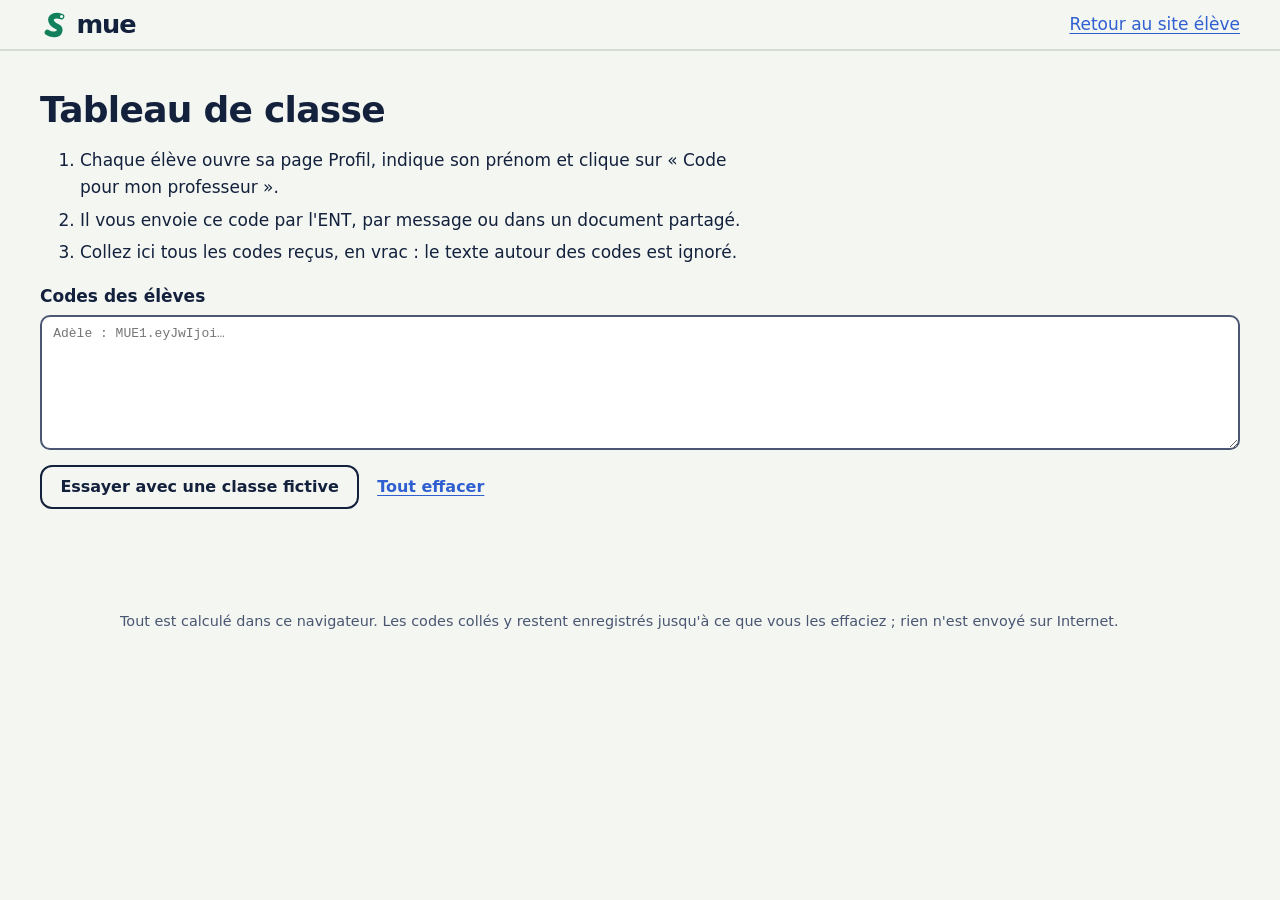
==== prof.html @ ffecabdc "Ajout du tableau de classe : code élève et page professeur Co-Authored-By: Claude Fable 5.2 <noreply" ====
<!DOCTYPE html>
<html lang="fr">
<head>
<meta charset="utf-8">
<meta name="viewport" content="width=device-width, initial-scale=1">
<title>Mue, tableau de classe</title>
<meta name="robots" content="noindex">
<link rel="icon" href="data:image/svg+xml,%3Csvg xmlns='http://www.w3.org/2000/svg' viewBox='0 0 32 32'%3E%3Cpath d='M23 7c-9-3-14 2-10 7s9 3 8 8-9 5-13 2' fill='none' stroke='%2312805C' stroke-width='6' stroke-linecap='round'/%3E%3C/svg%3E">
<link rel="preconnect" href="https://fonts.bunny.net">
<link rel="stylesheet" href="https://fonts.bunny.net/css?family=bricolage-grotesque:800|atkinson-hyperlegible:400,400i,700|jetbrains-mono:400,700&display=swap">
<link rel="stylesheet" href="css/style.css">
</head>
<body class="prof">
<header class="entete">
  <a class="logo" href="index.html" aria-label="Mue, retour au site élève">
    <svg viewBox="0 0 32 32" aria-hidden="true"><path d="M23 7c-9-3-14 2-10 7s9 3 8 8-9 5-13 2" fill="none" stroke="var(--ecaille)" stroke-width="6" stroke-linecap="round"/><circle cx="23" cy="7" r="1.6" fill="#fff"/></svg>
    mue
  </a>
  <a href="index.html" style="margin-left:auto">Retour au site élève</a>
</header>
<main>
  <h1>Tableau de classe</h1>
  <ol class="prose">
    <li>Chaque élève ouvre sa page Profil, indique son prénom et clique sur « Code pour mon professeur ».</li>
    <li>Il vous envoie ce code par l'ENT, par message ou dans un document partagé.</li>
    <li>Collez ici tous les codes reçus, en vrac : le texte autour des codes est ignoré.</li>
  </ol>
  <label for="codes">Codes des élèves</label>
  <textarea id="codes" class="reponse large" rows="6" spellcheck="false" placeholder="Adèle : MUE1.eyJwIjoi…"></textarea>
  <div class="actions">
    <button class="btn secondaire" id="exemple">Essayer avec une classe fictive</button>
    <button class="btn lien" id="vider">Tout effacer</button>
  </div>
  <p id="etat" class="muet" aria-live="polite"></p>
  <div id="resultats"></div>
</main>
<footer class="pied">
  <span>Tout est calculé dans ce navigateur. Les codes collés y restent enregistrés jusqu'à ce que vous les effaciez ; rien n'est envoyé sur Internet.</span>
</footer>
<script src="js/contenu.js"></script>
<script src="js/bilan.js"></script>
<script src="js/prof.js"></script>
</body>
</html>
---- css/style.css ----
/* Mue — feuille de style. Polices servies par Bunny Fonts (sans traceur, conforme RGPD). */
:root {
  --fond: #F3F6F1; --carte: #FFFFFF; --encre: #14213D; --encre2: #4A5672; --trait: #D5DDD3;
  --ecaille: #12805C; --sur-ecaille: #FFFFFF; --ecaille-pale: #DDF3E8;
  --soleil: #F5B301; --corail: #C92C42; --corail-pale: #FBE4E7; --ciel: #2F5FD0;
  --ed-fond: #111A33; --ed-texte: #E6ECFA; --ed-num: #6E7CA3;
  --titre: "Bricolage Grotesque", "Trebuchet MS", system-ui, sans-serif;
  --texte: "Atkinson Hyperlegible", "Segoe UI", system-ui, sans-serif;
  --mono: "JetBrains Mono", ui-monospace, Consolas, "Courier New", monospace;
  --pas: 56px;
}
[data-theme="sombre"] {
  --fond: #0E1528; --carte: #172038; --encre: #E9EEF9; --encre2: #A9B5CE; --trait: #2B3756;
  --ecaille: #3CCB96; --sur-ecaille: #06231A; --ecaille-pale: #153A30;
  --corail: #FF7C8C; --corail-pale: #3A1A24; --ciel: #8CAEFF;
  --ed-fond: #0A1022;
}
*, *::before, *::after { box-sizing: border-box; }
html { -webkit-text-size-adjust: 100%; }
body { margin: 0; background: var(--fond); color: var(--encre); font: 1.0625rem/1.6 var(--texte); padding-bottom: 5rem; }
h1, h2 { font-family: var(--titre); font-weight: 800; line-height: 1.1; letter-spacing: -0.02em; margin: 0 0 .5em; text-wrap: balance; }
h1 { font-size: clamp(1.6rem, 1.2rem + 1.6vw, 2.25rem); }
h1:focus { outline: none; }
h2 { font-size: 1.5rem; }
p { margin: 0 0 1em; }
a { color: var(--ciel); text-underline-offset: 3px; }
code, pre { font-family: var(--mono); font-size: .9em; }
:focus-visible { outline: 3px solid var(--ciel); outline-offset: 2px; border-radius: 4px; }
.sr { position: absolute; width: 1px; height: 1px; overflow: hidden; clip-path: inset(50%); white-space: nowrap; }
.muet { color: var(--encre2); font-size: .95rem; }
[hidden] { display: none !important; }

/* En-tête */
.entete { position: sticky; top: 0; z-index: 20; display: flex; align-items: center; gap: 1.5rem; padding: .6rem clamp(1rem, 4vw, 2.5rem); background: var(--fond); border-bottom: 2px solid var(--trait); }
.logo { display: flex; align-items: center; gap: .4rem; font: 800 1.6rem/1 var(--titre); letter-spacing: -0.04em; color: var(--encre); text-decoration: none; }
.logo svg { width: 30px; height: 30px; }
nav.principal { display: flex; gap: .25rem; margin-right: auto; }
nav.principal a { padding: .45rem .8rem; border-radius: 999px; color: var(--encre); text-decoration: none; font-weight: 700; }
nav.principal a:hover { background: var(--trait); }
nav.principal a[aria-current] { background: var(--encre); color: var(--fond); }
.stats { display: flex; align-items: center; gap: .9rem; font-weight: 700; font-size: .95rem; }
.stat-niveau { display: grid; grid-template-columns: auto auto; gap: 0 .6rem; align-items: baseline; color: var(--encre); text-decoration: none; }
.stat-niveau .jauge { grid-column: 1 / -1; }
#stat-xp { color: var(--encre2); font-weight: 400; text-align: right; }
.jauge { display: block; height: 6px; min-width: 120px; background: var(--trait); border-radius: 99px; overflow: hidden; }
.jauge i { display: block; height: 100%; background: var(--soleil); border-radius: 99px; transition: width .5s; }
.jauge.grand { height: 12px; }
.serie { display: flex; align-items: center; gap: .2rem; }
.serie svg { width: 18px; height: 18px; fill: var(--soleil); }
#btn-theme { width: 2.4rem; height: 2.4rem; border-radius: 50%; border: 2px solid var(--trait); background: var(--carte); color: var(--encre); cursor: pointer; font-size: 1rem; }

main { max-width: 1120px; margin: 0 auto; padding: clamp(1.2rem, 3vw, 2.5rem) clamp(1rem, 4vw, 2.5rem); }
.pied { max-width: 1120px; margin: 2rem auto 0; padding: 1rem clamp(1rem, 4vw, 2.5rem); color: var(--encre2); font-size: .9rem; display: flex; flex-wrap: wrap; gap: .5rem 1.5rem; }
#etat-python::before { content: ""; display: inline-block; width: .6em; height: .6em; border-radius: 50%; margin-right: .4em; background: var(--soleil); }
#etat-python[data-etat="pret"]::before { background: var(--ecaille); }
#etat-python[data-etat="echec"]::before { background: var(--corail); }

/* Boutons */
.btn { display: inline-flex; align-items: center; justify-content: center; min-height: 2.75rem; padding: .55rem 1.15rem; border: 2px solid var(--ecaille); border-radius: 12px; background: var(--ecaille); color: var(--sur-ecaille); font: 700 1rem var(--texte); text-decoration: none; cursor: pointer; }
.btn:hover { filter: brightness(1.08); }
.btn:active { transform: translateY(1px); }
.btn.gros { font-size: 1.15rem; padding: .8rem 1.5rem; border-radius: 14px; }
.btn.petit { min-height: 2.2rem; padding: .3rem .8rem; }
.btn.secondaire { background: transparent; color: var(--encre); border-color: var(--encre); }
.btn.lien { background: none; border-color: transparent; color: var(--ciel); padding-inline: .4rem; text-decoration: underline; text-underline-offset: 3px; }
.btn.danger { color: var(--corail); }
.actions { display: flex; flex-wrap: wrap; align-items: center; gap: .6rem; margin: .9rem 0; }
.actions.fin { margin-top: 2rem; }

/* Éditeur et console */
.ed { display: flex; background: var(--ed-fond); border-radius: 14px; overflow: hidden; font: 15px/1.6 var(--mono); }
.ed:focus-within { outline: 3px solid var(--ciel); outline-offset: 2px; }
.ed-num { padding: 14px 10px 14px 14px; text-align: right; color: var(--ed-num); white-space: pre; user-select: none; }
.ed-zone { position: relative; flex: 1; min-width: 0; }
.ed-hl, .ed textarea { margin: 0; padding: 14px 14px 14px 4px; font: inherit; white-space: pre; tab-size: 4; border: 0; letter-spacing: 0; }
.ed-hl { position: absolute; inset: 0; overflow: hidden; color: var(--ed-texte); pointer-events: none; }
.ed textarea { display: block; position: relative; width: 100%; resize: none; background: transparent; color: transparent; caret-color: #fff; outline: none; overflow-x: auto; overflow-y: hidden; }
.ed textarea::selection { background: rgba(122, 162, 255, .35); }
.t-c { color: #8B97B8; font-style: italic; } .t-s { color: #9CE0A8; } .t-k { color: #FFC857; font-weight: 700; } .t-b { color: #8CC8FF; } .t-n { color: #FFA3B1; }
pre.code { margin: 0 0 1rem; padding: 14px 16px; background: var(--ed-fond); color: var(--ed-texte); border-radius: 14px; overflow-x: auto; font-size: 15px; line-height: 1.6; }
.cons { min-height: 3.2rem; padding: .8rem 1rem; background: var(--carte); border: 2px solid var(--trait); border-radius: 14px; }
.cons pre { margin: 0; white-space: pre-wrap; word-break: break-word; font-size: 15px; line-height: 1.55; }
.cons p { margin: 0; }
.charge::after { content: ""; display: inline-block; width: .9em; height: .9em; margin-left: .5em; vertical-align: -.1em; border: 2px solid var(--trait); border-top-color: var(--ecaille); border-radius: 50%; animation: tourne .8s linear infinite; }
@keyframes tourne { to { transform: rotate(360deg); } }
.err { margin-top: .6rem; padding: .7rem .9rem; background: var(--corail-pale); border-left: 5px solid var(--corail); border-radius: 8px; }
.err:first-child { margin-top: 0; }
.err strong { color: var(--corail); }
.err p { margin: .2rem 0 .4rem; }
.err code { display: block; color: var(--encre2); white-space: pre-wrap; }
.saisie { display: flex; gap: .5rem; margin-top: .5rem; }
.saisie input, #pseudo, .reponse { font: 15px/1.5 var(--mono); padding: .45rem .7rem; border: 2px solid var(--encre2); border-radius: 10px; background: var(--carte); color: var(--encre); }
.saisie input { flex: 1; min-width: 0; }
.reponse { display: block; width: 100%; max-width: 32rem; margin: .3rem 0; resize: vertical; }
label { font-weight: 700; display: block; margin-top: 1rem; }
label.btn { margin-top: 0; }
#pseudo { display: block; width: 100%; max-width: 20rem; font-family: var(--texte); font-size: 1rem; }

/* Pas à pas */
.pap { display: grid; gap: .7rem; }
.pap-titre { font-weight: 700; margin: 0; }
.pap-cmd { display: flex; flex-wrap: wrap; align-items: center; gap: .5rem; }
.pap-cmd input { flex: 1 1 8rem; min-width: 6rem; accent-color: var(--ecaille); }
.pap-cmd .btn { flex: 0 0 auto; }
.pap-cmd button:disabled { opacity: .4; cursor: default; }
.pap-corps { display: grid; grid-template-columns: repeat(auto-fit, minmax(230px, 1fr)); gap: .8rem; align-items: start; }
.pap-code { background: var(--ed-fond); color: var(--ed-texte); border-radius: 10px; padding: .5rem 0; font: 14px/1.65 var(--mono); overflow-x: auto; max-height: 24rem; }
.pap-code div { display: flex; white-space: pre; padding-right: .8rem; border-left: 4px solid transparent; min-width: max-content; }
.pap-code code { font: inherit; }
.pap-code .fleche { width: 1.3em; text-align: center; color: var(--soleil); flex: none; }
.pap-code .num { width: 1.8em; margin-right: .9em; text-align: right; color: var(--ed-num); flex: none; }
.pap-code .va { background: rgba(245, 179, 1, .22); border-left-color: var(--soleil); }
.pap-code .vient { background: rgba(255, 255, 255, .08); }
.pap-sous { font-weight: 700; font-size: .9rem; margin: .6rem 0 .2rem; color: var(--encre2); }
.pap-sous:first-child { margin-top: 0; }
.pap-etat table { width: 100%; border-collapse: collapse; font: 14px/1.5 var(--mono); }
.pap-etat th, .pap-etat td { text-align: left; padding: .2rem .5rem; border-bottom: 1px solid var(--trait); font-weight: 400; word-break: break-word; }
.pap-etat th { width: 35%; color: var(--encre2); }
.pap-etat .change td, .pap-etat .change th { background: var(--ecaille-pale); font-weight: 700; color: var(--encre); }
.pap-etat pre { font-size: 14px; }

/* Accueil */
.hero { display: grid; grid-template-columns: minmax(0, 1fr) minmax(0, 1fr); gap: clamp(1.5rem, 4vw, 3.5rem); align-items: center; padding: clamp(.5rem, 3vw, 2.5rem) 0 clamp(2rem, 5vw, 4rem); }
.hero h1 { font-size: clamp(2.3rem, 1.3rem + 4.6vw, 4.4rem); line-height: .98; letter-spacing: -0.035em; }
.hero-texte p { font-size: 1.2rem; max-width: 34ch; color: var(--encre2); margin-bottom: 1.6rem; }
.hero-demo .cons { min-height: 6.2rem; }
.parcours { padding: 2rem 0 2.5rem; border-top: 2px solid var(--trait); display: grid; grid-template-columns: 15rem minmax(0, 1fr); gap: 1.5rem 3rem; }
.parcours > header h2 { font-size: 2.2rem; margin-bottom: .2rem; }
.parcours > header p { color: var(--encre2); }
.fin-parcours .btn { justify-self: start; align-self: center; }
.serpent { position: relative; list-style: none; padding: 0; margin: 0; }
.serpent svg { position: absolute; inset: 0; width: 100%; height: 100%; pointer-events: none; overflow: visible; }
.piste, .corps, .ecailles { fill: none; stroke-linecap: round; stroke-linejoin: round; }
.piste { stroke: var(--trait); stroke-width: 16; }
.corps { stroke: var(--ecaille); stroke-width: 30; }
.ecailles { stroke: var(--soleil); stroke-width: 7; stroke-dasharray: .1 20; }
.rang { position: relative; display: flex; align-items: center; gap: 1.4rem; min-height: 92px; margin-left: calc(var(--k) * var(--pas)); }
.noeud { position: relative; z-index: 1; flex: none; display: grid; place-items: center; width: 60px; height: 60px; margin: 8px; border-radius: 50%; background: var(--carte); border: 4px solid var(--trait); color: var(--encre2); font: 800 1.35rem var(--titre); text-decoration: none; }
.noeud:hover { border-color: var(--ecaille); }
.noeud.fait { background: var(--ecaille); border-color: var(--ecaille); color: var(--sur-ecaille); }
.noeud.tete { width: 76px; height: 76px; margin: 0; background: var(--ecaille); border-color: var(--ecaille); }
.noeud.tete::after { content: ""; position: absolute; left: 50%; bottom: -15px; width: 6px; height: 16px; margin-left: -3px; background: var(--corail); border-radius: 0 0 3px 3px; z-index: -1; }
.yeux { display: flex; gap: 10px; margin-top: 6px; }
.yeux i { width: 18px; height: 18px; border-radius: 50%; background: #fff; display: grid; place-items: center; }
.yeux i::after { content: ""; width: 8px; height: 8px; border-radius: 50%; background: #14213D; transform: translateY(2px); }
.rang-texte { display: flex; flex-direction: column; line-height: 1.35; }
.rang-texte a { color: var(--encre); text-decoration: none; font: 800 1.25rem var(--titre); }
.rang-texte a:hover { text-decoration: underline; }
.rang-texte > span { color: var(--encre2); font-size: .95rem; }
.etoiles { color: var(--soleil); letter-spacing: .05em; }
.etoiles .vide, .difficulte .vide { color: var(--trait); }

/* Chapitre */
.fil { display: flex; flex-wrap: wrap; align-items: center; gap: .5rem 1.2rem; margin-bottom: 1.6rem; }
.retour { font-weight: 700; }
.retour::before { content: "‹ "; }
.fil-titre { color: var(--encre2); }
.fil-titre strong { color: var(--encre); }
.pas { display: flex; flex-wrap: wrap; gap: 6px; list-style: none; margin: 0 0 0 auto; padding: 0; }
.pas a { display: block; width: 22px; height: 22px; border-radius: 50%; border: 3px solid var(--trait); background: var(--carte); }
.pas a.lecon { border-radius: 7px; }
.pas a.fait { background: var(--ecaille); border-color: var(--ecaille); }
.pas a[aria-current] { box-shadow: 0 0 0 3px var(--fond), 0 0 0 6px var(--encre); }
.etape { max-width: 46rem; }
.etape-code { max-width: none; }
.prose { max-width: 66ch; }
.prose ul { padding-left: 1.2rem; }
.prose li { margin-bottom: .3em; }
.prose code, .resultats code, .indice code { background: var(--ecaille-pale); padding: .08em .35em; border-radius: 5px; }
.prose pre { background: var(--carte); border: 2px solid var(--trait); border-radius: 10px; padding: .6rem .9rem; overflow-x: auto; }
.essai { margin-top: 1.5rem; }
.essai-titre { font: 800 1.1rem var(--titre); margin-bottom: .5rem; }
.etape-nav { display: flex; justify-content: space-between; gap: 1rem; margin-top: 3rem; padding-top: 1rem; border-top: 2px solid var(--trait); font-size: .95rem; }
.choix { display: grid; gap: .6rem; max-width: 34rem; }
.choix button { text-align: left; padding: .8rem 1rem; border: 2px solid var(--encre2); border-radius: 12px; background: var(--carte); color: var(--encre); font: 1.05rem var(--texte); cursor: pointer; }
.choix button:hover:not(:disabled) { border-color: var(--ecaille); background: var(--ecaille-pale); }
.choix button.bon { border-color: var(--ecaille); background: var(--ecaille-pale); font-weight: 700; opacity: 1; }
.choix button.faux { border-color: var(--corail); background: var(--corail-pale); text-decoration: line-through; }
.choix button:disabled { cursor: default; }
.choix button:disabled:not(.bon):not(.faux) { opacity: .55; }
.retour-qcm { min-height: 1.6em; margin-top: .8rem; color: var(--corail); font-weight: 700; }
.lignes { list-style: none; padding: 0; margin: 0 0 1rem; display: grid; gap: 6px; }
.lignes li { display: flex; align-items: stretch; gap: 6px; }
.lignes pre.code { flex: 1; margin: 0; padding: 10px 14px; border-radius: 10px; }
.fleches { display: flex; gap: 4px; }
.fleches button { width: 2.75rem; border: 2px solid var(--encre2); border-radius: 10px; background: var(--carte); color: var(--encre); font-size: 1.1rem; cursor: pointer; }
.fleches button:disabled { opacity: .3; cursor: default; }
.duo { display: grid; grid-template-columns: minmax(0, 5fr) minmax(0, 7fr); gap: 2rem 2.5rem; align-items: start; }
.difficulte { color: var(--ecaille); font-size: .9rem; }
.cons:empty { display: none; }
.indice { margin-top: 1rem; padding: .7rem .9rem; background: var(--carte); border-left: 5px solid var(--soleil); border-radius: 8px; }
.indice pre.code { margin: .6rem 0 0; }
.atelier .actions { margin: .7rem 0; }
.tests { margin-top: .8rem; }
.echec-titre { font-weight: 700; }
.resultats { list-style: none; padding: 0; margin: 0; display: grid; gap: .5rem; }
.resultats li { display: flex; gap: .6rem; }
.resultats li > div { min-width: 0; flex: 1; }
.marque { flex: none; width: 1.6rem; height: 1.6rem; display: grid; place-items: center; border-radius: 50%; font-weight: 700; color: #fff; background: var(--corail); }
.resultats .ok .marque { background: var(--ecaille); color: var(--sur-ecaille); }
.compare { display: grid; grid-template-columns: 1fr 1fr; gap: .6rem; margin-top: .4rem; }
.compare span { font-size: .85rem; color: var(--encre2); font-weight: 700; }
.compare pre { margin: 0; padding: .5rem .7rem; background: var(--carte); border: 2px solid var(--trait); border-radius: 8px; overflow-x: auto; max-height: 14rem; }
.succes { display: flex; flex-wrap: wrap; align-items: center; justify-content: space-between; gap: 1rem; margin-top: 1.2rem; padding: 1rem 1.2rem; background: var(--ecaille-pale); border: 2px solid var(--ecaille); border-radius: 14px; animation: pose .35s cubic-bezier(.2, 1.4, .4, 1); }
.succes strong { font: 800 1.3rem var(--titre); margin-right: .8rem; }
.succes .gain { font-weight: 700; color: var(--ecaille); }
.succes p { margin: .4rem 0 0; max-width: 60ch; }
@keyframes pose { from { transform: scale(.96); opacity: 0; } }

/* Bilan, défis, profil */
.bilan-etoiles { font: 800 3rem/1 var(--titre); margin: .5rem 0 1rem; }
.recap { list-style: none; padding: 0; margin: 1.5rem 0 0; max-width: 34rem; }
.recap li { display: flex; justify-content: space-between; gap: 1rem; padding: .5rem 0; border-bottom: 1px solid var(--trait); }
.page { max-width: 52rem; }
.page.bac { max-width: none; }
.page h2 { margin-top: 2.5rem; }
.defis { list-style: none; padding: 0; margin: 1.5rem 0 0; }
.defis a { display: flex; flex-wrap: wrap; align-items: baseline; gap: .4rem 1rem; padding: 1rem .2rem; border-bottom: 2px solid var(--trait); color: var(--encre); text-decoration: none; }
.defis a:hover strong { text-decoration: underline; }
.defis strong { font: 800 1.3rem var(--titre); }
.defis .muet { margin-left: auto; }
.pastille { padding: .1rem .6rem; border-radius: 99px; background: var(--soleil); color: #14213D; font-size: .85rem; font-weight: 700; }
.profil-haut { display: grid; grid-template-columns: minmax(0, 3fr) minmax(0, 2fr); gap: 2rem; align-items: start; }
.mue-nom { font: 800 clamp(2.4rem, 6vw, 3.6rem)/1 var(--titre); letter-spacing: -0.03em; margin-bottom: .3rem; color: var(--ecaille); }
.mues { display: flex; flex-wrap: wrap; gap: .3rem .5rem; list-style: none; padding: 0; margin: 1rem 0 0; font-size: .9rem; color: var(--encre2); }
.mues li::after { content: " ›"; }
.mues li:last-child::after { content: ""; }
.mues li.fait { color: var(--encre); font-weight: 700; }
.chiffres { margin: 0; display: grid; gap: .8rem; }
.chiffres div { display: flex; justify-content: space-between; align-items: baseline; gap: 1rem; border-bottom: 1px solid var(--trait); padding-bottom: .4rem; }
.chiffres dd { margin: 0; font: 800 1.5rem var(--titre); }
.badges { list-style: none; padding: 0; margin: 0; display: grid; grid-template-columns: repeat(auto-fill, minmax(15rem, 1fr)); gap: 1rem 1.5rem; }
.badges li { display: flex; gap: .8rem; align-items: center; color: var(--encre2); }
.badges li div { display: flex; flex-direction: column; line-height: 1.3; font-size: .92rem; }
.badges li.obtenu strong { color: var(--encre); }
.ecusson { flex: none; width: 44px; height: 50px; background: var(--trait); clip-path: polygon(50% 0, 100% 25%, 100% 75%, 50% 100%, 0 75%, 0 25%); }
.obtenu .ecusson { background: radial-gradient(circle at 50% 38%, var(--soleil) 0 9px, transparent 10px), var(--ecaille); }

/* Tableau de classe */
.reponse.large { max-width: none; font-size: 13px; word-break: break-all; }
.prof main { max-width: 1280px; }
.prof h2 { margin-top: 2.2rem; }
label.en-ligne { margin: 0; }
select { font: 1rem var(--texte); padding: .5rem .7rem; border: 2px solid var(--encre2); border-radius: 10px; background: var(--carte); color: var(--encre); max-width: 100%; }
.defile { overflow-x: auto; border: 2px solid var(--trait); border-radius: 12px; background: var(--carte); }
table.classe, table.etapes { border-collapse: collapse; width: 100%; font-size: .95rem; }
.classe th, .classe td, .etapes th, .etapes td { padding: .45rem .6rem; border-bottom: 1px solid var(--trait); text-align: center; white-space: nowrap; vertical-align: top; }
.classe tbody th, .classe tfoot th, .classe thead th:first-child { position: sticky; left: 0; z-index: 1; background: var(--carte); text-align: left; }
.classe thead th { vertical-align: bottom; background: var(--carte); }
.classe thead button { font: 700 .92rem var(--texte); color: var(--encre); background: none; border: 0; padding: .2rem; cursor: pointer; white-space: nowrap; }
.classe thead button:hover { text-decoration: underline; }
.classe .sous { display: block; font-size: .78rem; font-weight: 400; color: var(--encre2); max-width: 8.5rem; overflow: hidden; text-overflow: ellipsis; margin: 0 auto; }
.classe td.plein { background: var(--ecaille); color: var(--sur-ecaille); font-weight: 700; }
.classe td.plein .sous { color: inherit; }
.classe td.partiel { background: var(--ecaille-pale); }
.classe td.vide { color: var(--encre2); }
.classe tfoot td, .classe tfoot th { font-weight: 700; border-bottom: 0; }
#detail { overflow-x: auto; }
.etapes { max-width: 52rem; }
.etapes th, .etapes td { text-align: left; white-space: normal; }
.etapes td:nth-child(3) { white-space: nowrap; }
.barre { display: inline-block; width: 6rem; height: .7rem; margin-right: .4rem; background: var(--trait); border-radius: 99px; overflow: hidden; vertical-align: middle; }
.barre i { display: block; height: 100%; background: var(--ecaille); }

/* Notifications */
#toasts { position: fixed; z-index: 50; right: 1rem; bottom: 5.5rem; display: grid; gap: .5rem; justify-items: end; pointer-events: none; }
.toast { padding: .7rem 1.1rem; border-radius: 12px; background: var(--encre); color: var(--fond); font-weight: 700; animation: pose .3s; max-width: 22rem; }
.toast.niveau, .toast.badge { background: var(--soleil); color: #14213D; }
.toast.erreur { background: var(--corail); color: #fff; }
.confettis { position: fixed; inset: 0; z-index: 40; pointer-events: none; overflow: hidden; }
.confettis i { position: absolute; top: -20px; width: 10px; height: 16px; border-radius: 3px; animation: chute linear forwards; }
@keyframes chute { to { top: 105%; rotate: 540deg; } }

@media (min-width: 761px) { body { padding-bottom: 0; } #toasts { bottom: 1rem; } }
@media (max-width: 900px) {
  .hero, .duo, .parcours, .profil-haut { grid-template-columns: minmax(0, 1fr); }
  .parcours { gap: 1rem; }
}
@media (max-width: 760px) {
  :root { --pas: 22px; }
  .entete { gap: .8rem; }
  nav.principal { position: fixed; z-index: 30; left: 0; right: 0; bottom: 0; margin: 0; justify-content: space-around; padding: .4rem .3rem calc(.4rem + env(safe-area-inset-bottom)); background: var(--fond); border-top: 2px solid var(--trait); }
  nav.principal a { padding: .5rem .7rem; font-size: .95rem; }
  .stats { margin-left: auto; }
  .jauge { min-width: 84px; }
  .ed, pre.code, .cons pre, .saisie input, .reponse { font-size: 16px; }
  .ed-num { padding-left: 10px; padding-right: 8px; }
  .pas { margin-left: 0; width: 100%; }
  .rang { gap: .9rem; }
  .compare { grid-template-columns: 1fr; }
  .btn { flex: 1 1 auto; }
  .btn.lien { flex: 0 1 auto; }
}
@media (prefers-reduced-motion: reduce) { *, *::before, *::after { animation: none !important; transition: none !important; scroll-behavior: auto !important; } }
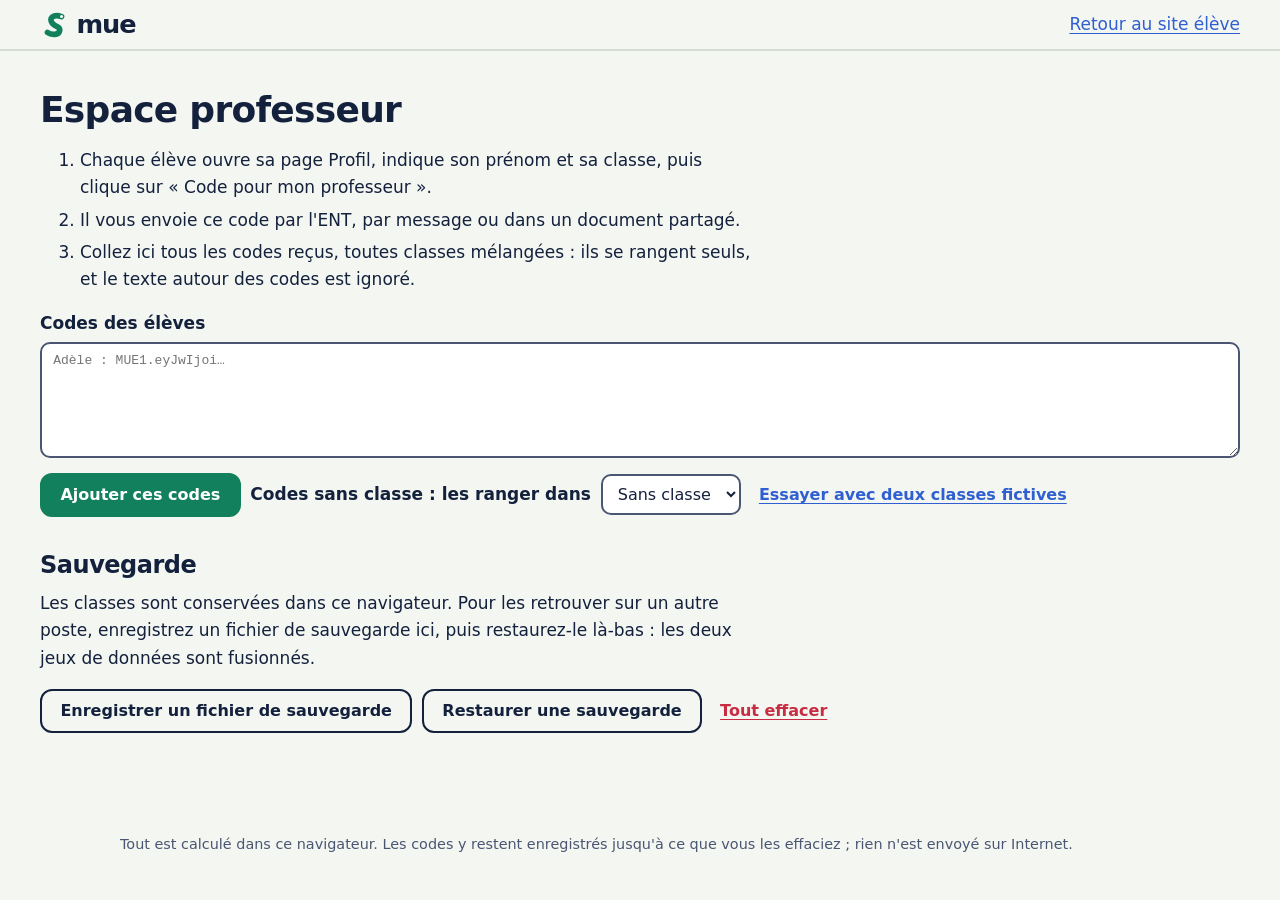
==== commit 8c8fb356: "Espace professeur : plusieurs classes La classe est portée par le code élève ; onglets par classe, c" ====
--- a/prof.html
+++ b/prof.html
@@ -3,7 +3,7 @@
 <head>
 <meta charset="utf-8">
 <meta name="viewport" content="width=device-width, initial-scale=1">
-<title>Mue, tableau de classe</title>
+<title>Mue, espace professeur</title>
 <meta name="robots" content="noindex">
 <link rel="icon" href="data:image/svg+xml,%3Csvg xmlns='http://www.w3.org/2000/svg' viewBox='0 0 32 32'%3E%3Cpath d='M23 7c-9-3-14 2-10 7s9 3 8 8-9 5-13 2' fill='none' stroke='%2312805C' stroke-width='6' stroke-linecap='round'/%3E%3C/svg%3E">
 <link rel="preconnect" href="https://fonts.bunny.net">
@@ -19,23 +19,38 @@
   <a href="index.html" style="margin-left:auto">Retour au site élève</a>
 </header>
 <main>
-  <h1>Tableau de classe</h1>
+  <h1>Espace professeur</h1>
   <ol class="prose">
-    <li>Chaque élève ouvre sa page Profil, indique son prénom et clique sur « Code pour mon professeur ».</li>
+    <li>Chaque élève ouvre sa page Profil, indique son prénom et sa classe, puis clique sur « Code pour mon professeur ».</li>
     <li>Il vous envoie ce code par l'ENT, par message ou dans un document partagé.</li>
-    <li>Collez ici tous les codes reçus, en vrac : le texte autour des codes est ignoré.</li>
+    <li>Collez ici tous les codes reçus, toutes classes mélangées : ils se rangent seuls, et le texte autour des codes est ignoré.</li>
   </ol>
   <label for="codes">Codes des élèves</label>
-  <textarea id="codes" class="reponse large" rows="6" spellcheck="false" placeholder="Adèle : MUE1.eyJwIjoi…"></textarea>
+  <textarea id="codes" class="reponse large" rows="5" spellcheck="false" placeholder="Adèle : MUE1.eyJwIjoi…"></textarea>
   <div class="actions">
-    <button class="btn secondaire" id="exemple">Essayer avec une classe fictive</button>
-    <button class="btn lien" id="vider">Tout effacer</button>
+    <button class="btn" id="ajouter">Ajouter ces codes</button>
+    <label for="defaut" class="en-ligne">Codes sans classe : les ranger dans</label>
+    <select id="defaut"><option value="">Sans classe</option></select>
+    <button class="btn lien" id="exemple">Essayer avec deux classes fictives</button>
   </div>
   <p id="etat" class="muet" aria-live="polite"></p>
+  <nav id="onglets" class="onglets" role="tablist" aria-label="Classes"></nav>
+  <div id="nouvelle" class="gestion" hidden>
+    <label for="nom-classe" class="en-ligne">Nom de la nouvelle classe</label>
+    <input id="nom-classe" class="court" type="text" maxlength="12" placeholder="2DE4" autocomplete="off">
+    <button class="btn secondaire" id="creer">Créer</button>
+  </div>
   <div id="resultats"></div>
+  <h2>Sauvegarde</h2>
+  <p class="prose">Les classes sont conservées dans ce navigateur. Pour les retrouver sur un autre poste, enregistrez un fichier de sauvegarde ici, puis restaurez-le là-bas : les deux jeux de données sont fusionnés.</p>
+  <div class="actions">
+    <button class="btn secondaire" id="exp">Enregistrer un fichier de sauvegarde</button>
+    <label class="btn secondaire" for="imp">Restaurer une sauvegarde</label><input type="file" id="imp" accept="application/json,.json" class="sr">
+    <button class="btn lien danger" id="vider">Tout effacer</button>
+  </div>
 </main>
 <footer class="pied">
-  <span>Tout est calculé dans ce navigateur. Les codes collés y restent enregistrés jusqu'à ce que vous les effaciez ; rien n'est envoyé sur Internet.</span>
+  <span>Tout est calculé dans ce navigateur. Les codes y restent enregistrés jusqu'à ce que vous les effaciez ; rien n'est envoyé sur Internet.</span>
 </footer>
 <script src="js/contenu.js"></script>
 <script src="js/bilan.js"></script>
--- a/css/style.css
+++ b/css/style.css
@@ -3,7 +3,7 @@
   --fond: #F3F6F1; --carte: #FFFFFF; --encre: #14213D; --encre2: #4A5672; --trait: #D5DDD3;
   --ecaille: #12805C; --sur-ecaille: #FFFFFF; --ecaille-pale: #DDF3E8;
   --soleil: #F5B301; --corail: #C92C42; --corail-pale: #FBE4E7; --ciel: #2F5FD0;
-  --ed-fond: #111A33; --ed-texte: #E6ECFA; --ed-num: #6E7CA3;
+  --ed-fond: #111A33; --ed-texte: #E6ECFA; --ed-num: #7F8DB3; --ed-com: #8B97B8; --ed-bord: transparent;
   --titre: "Bricolage Grotesque", "Trebuchet MS", system-ui, sans-serif;
   --texte: "Atkinson Hyperlegible", "Segoe UI", system-ui, sans-serif;
   --mono: "JetBrains Mono", ui-monospace, Consolas, "Courier New", monospace;
@@ -13,7 +13,8 @@
   --fond: #0E1528; --carte: #172038; --encre: #E9EEF9; --encre2: #A9B5CE; --trait: #2B3756;
   --ecaille: #3CCB96; --sur-ecaille: #06231A; --ecaille-pale: #153A30;
   --corail: #FF7C8C; --corail-pale: #3A1A24; --ciel: #8CAEFF;
-  --ed-fond: #0A1022;
+  /* En mode nuit, le bloc de code est plus clair que la page et bordé, pour s'en détacher. */
+  --ed-fond: #1C2748; --ed-num: #93A0C4; --ed-com: #A3AED0; --ed-bord: #3A4974;
 }
 *, *::before, *::after { box-sizing: border-box; }
 html { -webkit-text-size-adjust: 100%; }
@@ -68,7 +69,7 @@
 .actions.fin { margin-top: 2rem; }
 
 /* Éditeur et console */
-.ed { display: flex; background: var(--ed-fond); border-radius: 14px; overflow: hidden; font: 15px/1.6 var(--mono); }
+.ed { display: flex; border: 1px solid var(--ed-bord); background: var(--ed-fond); border-radius: 14px; overflow: hidden; font: 15px/1.6 var(--mono); }
 .ed:focus-within { outline: 3px solid var(--ciel); outline-offset: 2px; }
 .ed-num { padding: 14px 10px 14px 14px; text-align: right; color: var(--ed-num); white-space: pre; user-select: none; }
 .ed-zone { position: relative; flex: 1; min-width: 0; }
@@ -76,8 +77,8 @@
 .ed-hl { position: absolute; inset: 0; overflow: hidden; color: var(--ed-texte); pointer-events: none; }
 .ed textarea { display: block; position: relative; width: 100%; resize: none; background: transparent; color: transparent; caret-color: #fff; outline: none; overflow-x: auto; overflow-y: hidden; }
 .ed textarea::selection { background: rgba(122, 162, 255, .35); }
-.t-c { color: #8B97B8; font-style: italic; } .t-s { color: #9CE0A8; } .t-k { color: #FFC857; font-weight: 700; } .t-b { color: #8CC8FF; } .t-n { color: #FFA3B1; }
-pre.code { margin: 0 0 1rem; padding: 14px 16px; background: var(--ed-fond); color: var(--ed-texte); border-radius: 14px; overflow-x: auto; font-size: 15px; line-height: 1.6; }
+.t-c { color: var(--ed-com); font-style: italic; } .t-s { color: #9CE0A8; } .t-k { color: #FFC857; font-weight: 700; } .t-b { color: #8CC8FF; } .t-n { color: #FFA3B1; }
+pre.code { margin: 0 0 1rem; padding: 14px 16px; border: 1px solid var(--ed-bord); background: var(--ed-fond); color: var(--ed-texte); border-radius: 14px; overflow-x: auto; font-size: 15px; line-height: 1.6; }
 .cons { min-height: 3.2rem; padding: .8rem 1rem; background: var(--carte); border: 2px solid var(--trait); border-radius: 14px; }
 .cons pre { margin: 0; white-space: pre-wrap; word-break: break-word; font-size: 15px; line-height: 1.55; }
 .cons p { margin: 0; }
@@ -104,7 +105,7 @@
 .pap-cmd .btn { flex: 0 0 auto; }
 .pap-cmd button:disabled { opacity: .4; cursor: default; }
 .pap-corps { display: grid; grid-template-columns: repeat(auto-fit, minmax(230px, 1fr)); gap: .8rem; align-items: start; }
-.pap-code { background: var(--ed-fond); color: var(--ed-texte); border-radius: 10px; padding: .5rem 0; font: 14px/1.65 var(--mono); overflow-x: auto; max-height: 24rem; }
+.pap-code { border: 1px solid var(--ed-bord); background: var(--ed-fond); color: var(--ed-texte); border-radius: 10px; padding: .5rem 0; font: 14px/1.65 var(--mono); overflow-x: auto; max-height: 24rem; }
 .pap-code div { display: flex; white-space: pre; padding-right: .8rem; border-left: 4px solid transparent; min-width: max-content; }
 .pap-code code { font: inherit; }
 .pap-code .fleche { width: 1.3em; text-align: center; color: var(--soleil); flex: none; }
@@ -190,6 +191,8 @@
 .cons:empty { display: none; }
 .indice { margin-top: 1rem; padding: .7rem .9rem; background: var(--carte); border-left: 5px solid var(--soleil); border-radius: 8px; }
 .indice pre.code { margin: .6rem 0 0; }
+.indice.refaire { border-left-color: var(--ecaille); }
+.indice.refaire .btn { min-height: 0; padding: 0 .2rem; }
 .atelier .actions { margin: .7rem 0; }
 .tests { margin-top: .8rem; }
 .echec-titre { font-weight: 700; }
@@ -292,3 +295,23 @@
   .btn.lien { flex: 0 1 auto; }
 }
 @media (prefers-reduced-motion: reduce) { *, *::before, *::after { animation: none !important; transition: none !important; scroll-behavior: auto !important; } }
+
+/* Espace professeur : plusieurs classes */
+.onglets { display: flex; flex-wrap: wrap; gap: .3rem; margin: 2.2rem 0 0; border-bottom: 2px solid var(--trait); }
+.onglets:empty { display: none; }
+.onglets button { font: 700 1rem var(--texte); color: var(--encre2); background: none; border: 2px solid transparent; border-bottom: 0; border-radius: 10px 10px 0 0; padding: .55rem .9rem; margin-bottom: -2px; cursor: pointer; }
+.onglets button:hover { color: var(--encre); }
+.onglets button[aria-selected="true"] { color: var(--encre); background: var(--carte); border-color: var(--trait); }
+.onglets .nb { font-weight: 400; font-size: .85rem; color: var(--encre2); }
+.prof .onglets + #nouvelle { margin-top: .8rem; }
+.prof .gestion { display: flex; flex-wrap: wrap; gap: .6rem; align-items: center; margin: .8rem 0; }
+.prof #resultats > h2:first-child { margin-top: 1.4rem; }
+.prof input.court { max-width: 11rem; margin: 0; font: 1rem var(--texte); padding: .5rem .7rem; border: 2px solid var(--encre2); border-radius: 10px; background: var(--carte); color: var(--encre); }
+.prof .manquants { background: var(--corail-pale); border-radius: 10px; padding: .6rem .9rem; }
+.prof details { margin: .8rem 0 1.2rem; }
+.prof summary { cursor: pointer; font-weight: 700; padding: .3rem 0; }
+.prof #lien-txt code { word-break: break-all; }
+.classe td.delta { font-weight: 700; }
+.classe .ligne-outils { display: flex; gap: .3rem; margin-top: .3rem; }
+.classe .mini { font: .8rem var(--texte); padding: .15rem .35rem; border: 1px solid var(--encre2); border-radius: 6px; background: var(--carte); color: var(--encre); cursor: pointer; max-width: 9rem; }
+.classe tbody th .btn.lien { padding: 0; font-weight: 700; }
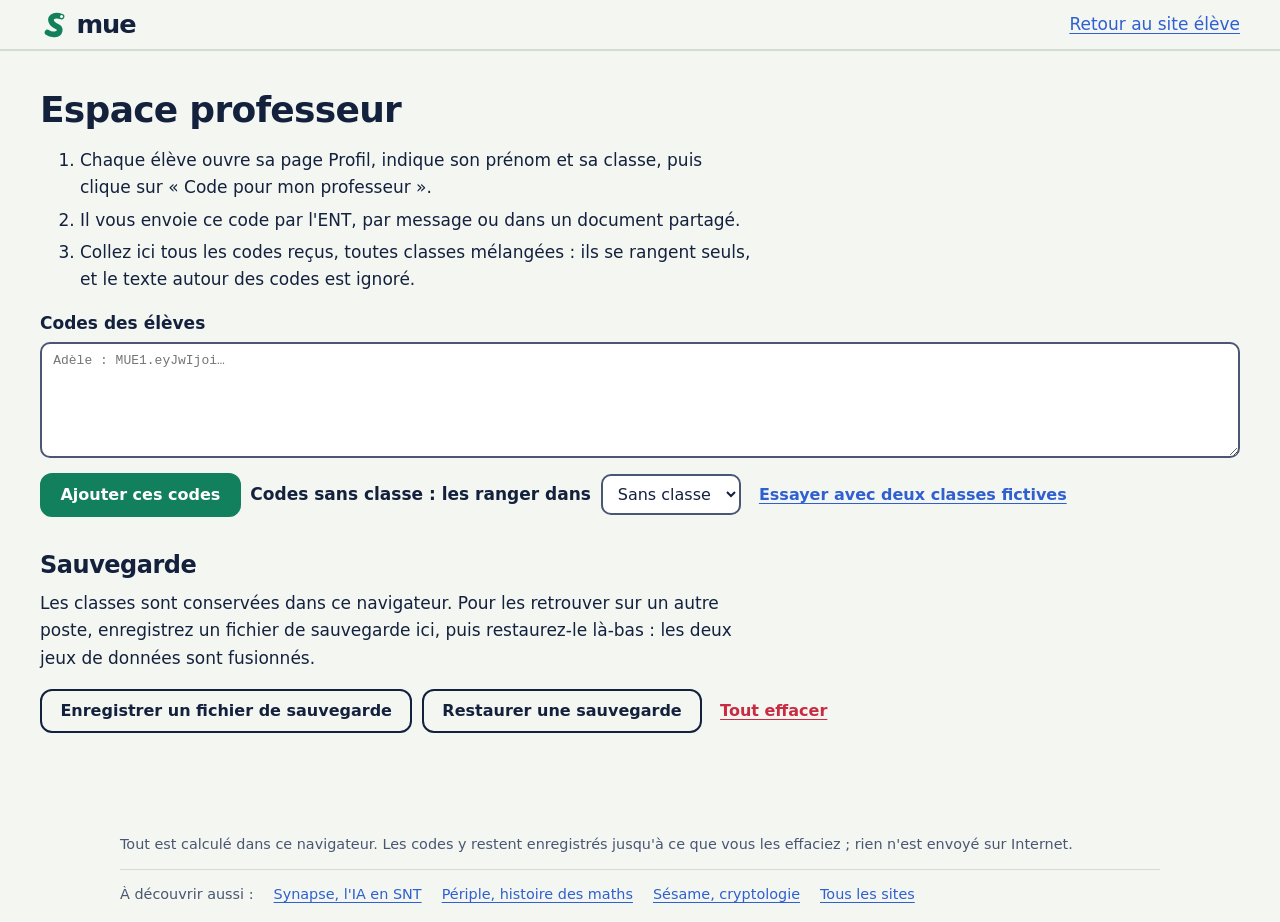
==== commit 9b1a61dd: "Ajoute dans le pied de page les liens vers le portail et les autres sites Co-Authored-By: Claude Fab" ====
--- a/prof.html
+++ b/prof.html
@@ -51,6 +51,13 @@
 </main>
 <footer class="pied">
   <span>Tout est calculé dans ce navigateur. Les codes y restent enregistrés jusqu'à ce que vous les effaciez ; rien n'est envoyé sur Internet.</span>
+  <nav class="famille" aria-label="Les autres sites">
+    <span>À découvrir aussi :</span>
+    <a href="https://stexsnt.github.io/synapse/">Synapse, l'IA en SNT</a>
+    <a href="https://stexsnt.github.io/periple/">Périple, histoire des maths</a>
+    <a href="https://stexsnt.github.io/sesame/">Sésame, cryptologie</a>
+    <a href="https://stexsnt.github.io/">Tous les sites</a>
+  </nav>
 </footer>
 <script src="js/contenu.js"></script>
 <script src="js/bilan.js"></script>
--- a/css/style.css
+++ b/css/style.css
@@ -52,6 +52,9 @@
 
 main { max-width: 1120px; margin: 0 auto; padding: clamp(1.2rem, 3vw, 2.5rem) clamp(1rem, 4vw, 2.5rem); }
 .pied { max-width: 1120px; margin: 2rem auto 0; padding: 1rem clamp(1rem, 4vw, 2.5rem); color: var(--encre2); font-size: .9rem; display: flex; flex-wrap: wrap; gap: .5rem 1.5rem; }
+/* Liens vers le portail et les trois autres sites */
+.famille { flex-basis: 100%; display: flex; flex-wrap: wrap; gap: .3rem 1.25rem; padding-top: .8rem; margin-top: .3rem; border-top: 1px solid var(--trait); }
+.famille a { white-space: nowrap; }
 #etat-python::before { content: ""; display: inline-block; width: .6em; height: .6em; border-radius: 50%; margin-right: .4em; background: var(--soleil); }
 #etat-python[data-etat="pret"]::before { background: var(--ecaille); }
 #etat-python[data-etat="echec"]::before { background: var(--corail); }
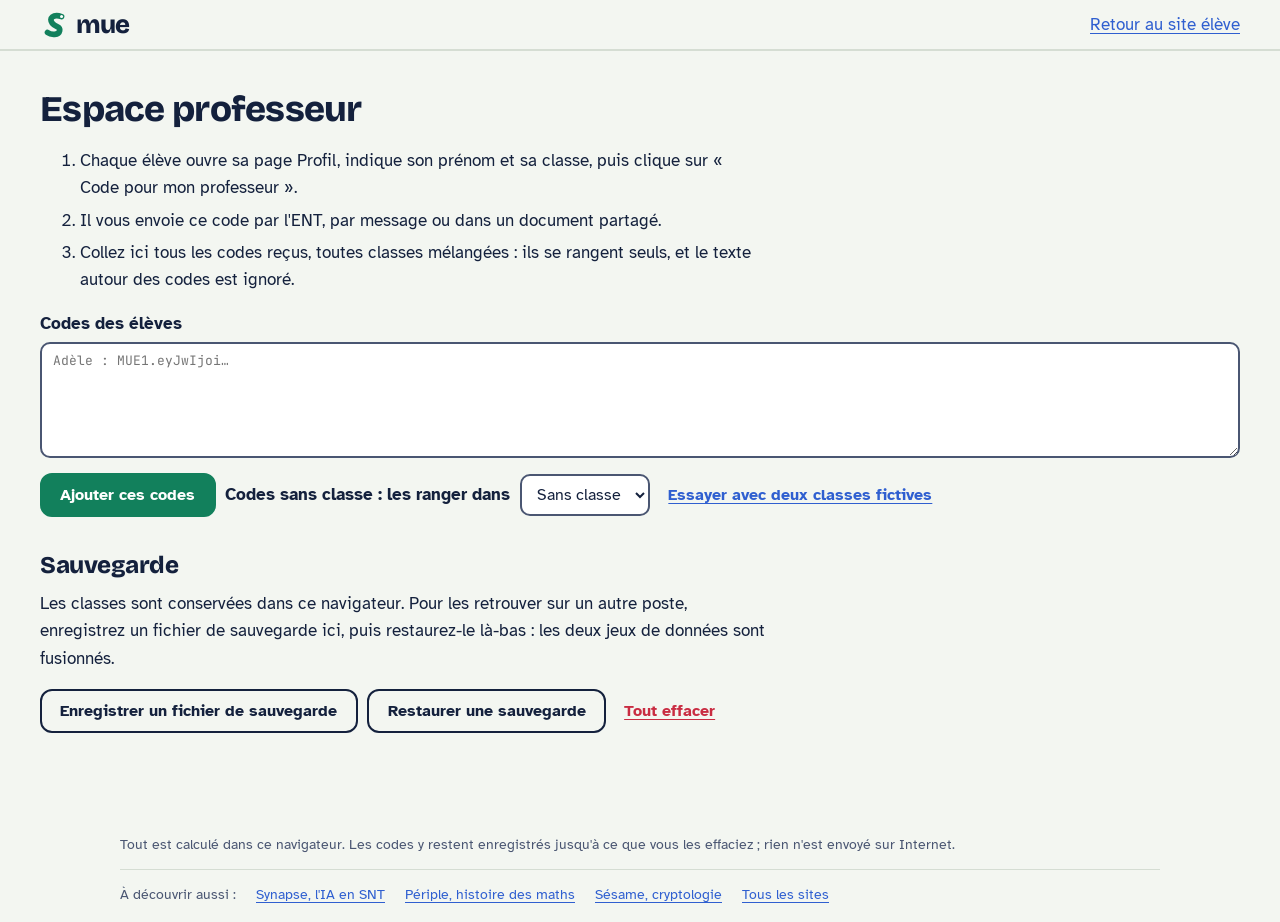
==== commit e3b15591: "Confort élève : installation, chargement de Python, rappel de sauvegarde - manifest et icônes pour i" ====
--- a/prof.html
+++ b/prof.html
@@ -6,8 +6,6 @@
 <title>Mue, espace professeur</title>
 <meta name="robots" content="noindex">
 <link rel="icon" href="data:image/svg+xml,%3Csvg xmlns='http://www.w3.org/2000/svg' viewBox='0 0 32 32'%3E%3Cpath d='M23 7c-9-3-14 2-10 7s9 3 8 8-9 5-13 2' fill='none' stroke='%2312805C' stroke-width='6' stroke-linecap='round'/%3E%3C/svg%3E">
-<link rel="preconnect" href="https://fonts.bunny.net">
-<link rel="stylesheet" href="https://fonts.bunny.net/css?family=bricolage-grotesque:800|atkinson-hyperlegible:400,400i,700|jetbrains-mono:400,700&display=swap">
 <link rel="stylesheet" href="css/style.css">
 </head>
 <body class="prof">
--- a/css/style.css
+++ b/css/style.css
@@ -1,3 +1,10 @@
+/* Polices servies par le site (dossier polices/), sans service externe. */
+@font-face { font-family: "Bricolage Grotesque"; font-style: normal; font-weight: 800; font-display: swap; src: url(../polices/bricolage-grotesque-latin-800-normal.woff2) format("woff2"); }
+@font-face { font-family: "Atkinson Hyperlegible"; font-style: normal; font-weight: 400; font-display: swap; src: url(../polices/atkinson-hyperlegible-latin-400-normal.woff2) format("woff2"); }
+@font-face { font-family: "Atkinson Hyperlegible"; font-style: italic; font-weight: 400; font-display: swap; src: url(../polices/atkinson-hyperlegible-latin-400-italic.woff2) format("woff2"); }
+@font-face { font-family: "Atkinson Hyperlegible"; font-style: normal; font-weight: 700; font-display: swap; src: url(../polices/atkinson-hyperlegible-latin-700-normal.woff2) format("woff2"); }
+@font-face { font-family: "JetBrains Mono"; font-style: normal; font-weight: 400; font-display: swap; src: url(../polices/jetbrains-mono-latin-400-normal.woff2) format("woff2"); }
+@font-face { font-family: "JetBrains Mono"; font-style: normal; font-weight: 700; font-display: swap; src: url(../polices/jetbrains-mono-latin-700-normal.woff2) format("woff2"); }
 /* Mue — feuille de style. Polices servies par Bunny Fonts (sans traceur, conforme RGPD). */
 :root {
   --fond: #F3F6F1; --carte: #FFFFFF; --encre: #14213D; --encre2: #4A5672; --trait: #D5DDD3;
@@ -318,3 +325,10 @@
 .classe .ligne-outils { display: flex; gap: .3rem; margin-top: .3rem; }
 .classe .mini { font: .8rem var(--texte); padding: .15rem .35rem; border: 1px solid var(--encre2); border-radius: 6px; background: var(--carte); color: var(--encre); cursor: pointer; max-width: 9rem; }
 .classe tbody th .btn.lien { padding: 0; font-weight: 700; }
+
+/* ----- Confort : rappel de sauvegarde et état de Python (js/confort.js) ----- */
+.rappel-sauv { position: fixed; z-index: 40; left: 1rem; bottom: 5.5rem; right: 1rem; max-width: 27rem; padding: 1rem 1.2rem; border: 1px solid var(--trait); border-left: 5px solid var(--soleil); border-radius: 14px; background: var(--carte); color: var(--encre); box-shadow: 0 10px 30px rgba(0, 0, 0, .22); display: grid; gap: .7rem; animation: pose .3s; }
+.rappel-sauv p { margin: 0; }
+.rappel-sauv .actions { margin: 0; display: flex; flex-wrap: wrap; gap: .5rem; align-items: center; }
+#etat-python .reessayer { min-height: 0; padding: 0 .2rem; font-size: inherit; }
+@media (min-width: 761px) { .rappel-sauv { bottom: 1rem; left: auto; } }
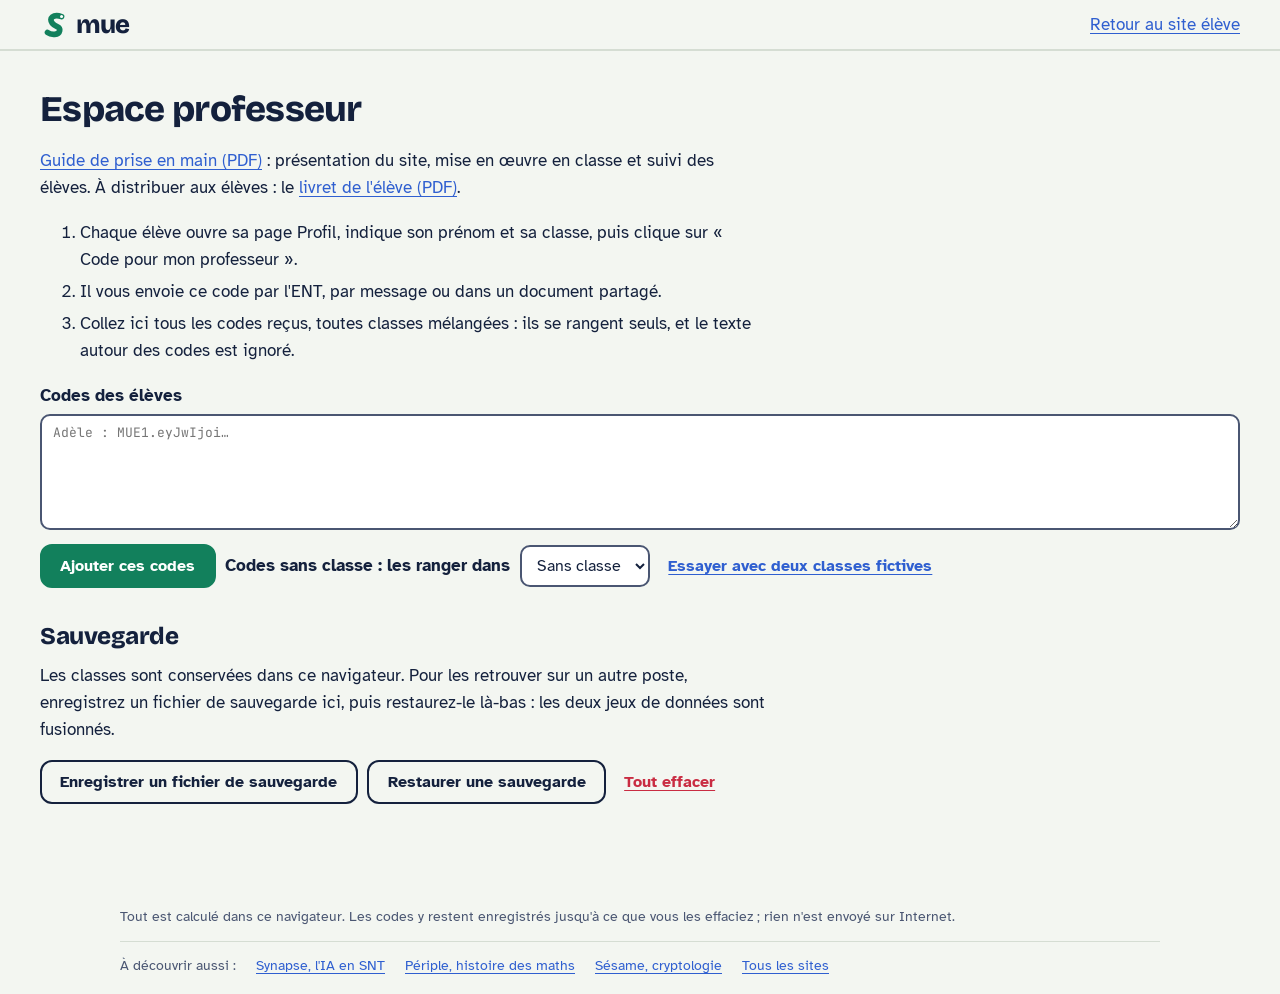
==== commit 98e8e512: "Ajoute le guide de prise en main pour l'enseignant, sans corrigé Lié depuis l'espace professeur et l" ====
--- a/prof.html
+++ b/prof.html
@@ -18,6 +18,7 @@
 </header>
 <main>
   <h1>Espace professeur</h1>
+  <p class="prose documents-prof"><a href="documents/guide-prise-en-main.pdf" target="_blank" rel="noopener">Guide de prise en main (PDF)</a> : présentation du site, mise en œuvre en classe et suivi des élèves. À distribuer aux élèves : le <a href="documents/livret-eleve.pdf" target="_blank" rel="noopener">livret de l'élève (PDF)</a>.</p>
   <ol class="prose">
     <li>Chaque élève ouvre sa page Profil, indique son prénom et sa classe, puis clique sur « Code pour mon professeur ».</li>
     <li>Il vous envoie ce code par l'ENT, par message ou dans un document partagé.</li>
@@ -32,7 +33,7 @@
     <button class="btn lien" id="exemple">Essayer avec deux classes fictives</button>
   </div>
   <p id="etat" class="muet" aria-live="polite"></p>
-  <nav id="onglets" class="onglets" role="tablist" aria-label="Classes"></nav>
+  <nav id="onglets" class="onglets" aria-label="Classes"></nav>
   <div id="nouvelle" class="gestion" hidden>
     <label for="nom-classe" class="en-ligne">Nom de la nouvelle classe</label>
     <input id="nom-classe" class="court" type="text" maxlength="12" placeholder="2DE4" autocomplete="off">
@@ -60,5 +61,7 @@
 <script src="js/contenu.js"></script>
 <script src="js/bilan.js"></script>
 <script src="js/prof.js"></script>
+<script src="js/qrcode.min.js"></script>
+<script src="js/prof-plus.js"></script>
 </body>
 </html>
--- a/css/style.css
+++ b/css/style.css
@@ -64,6 +64,7 @@
 .famille a { white-space: nowrap; }
 #etat-python::before { content: ""; display: inline-block; width: .6em; height: .6em; border-radius: 50%; margin-right: .4em; background: var(--soleil); }
 #etat-python[data-etat="pret"]::before { background: var(--ecaille); }
+#etat-python[data-etat="repos"]::before { background: var(--encre2); opacity: .5; }
 #etat-python[data-etat="echec"]::before { background: var(--corail); }
 
 /* Boutons */
@@ -309,6 +310,7 @@
 /* Espace professeur : plusieurs classes */
 .onglets { display: flex; flex-wrap: wrap; gap: .3rem; margin: 2.2rem 0 0; border-bottom: 2px solid var(--trait); }
 .onglets:empty { display: none; }
+.onglets > [role="tablist"] { display: contents; }
 .onglets button { font: 700 1rem var(--texte); color: var(--encre2); background: none; border: 2px solid transparent; border-bottom: 0; border-radius: 10px 10px 0 0; padding: .55rem .9rem; margin-bottom: -2px; cursor: pointer; }
 .onglets button:hover { color: var(--encre); }
 .onglets button[aria-selected="true"] { color: var(--encre); background: var(--carte); border-color: var(--trait); }
@@ -332,3 +334,34 @@
 .rappel-sauv .actions { margin: 0; display: flex; flex-wrap: wrap; gap: .5rem; align-items: center; }
 #etat-python .reessayer { min-height: 0; padding: 0 .2rem; font-size: inherit; }
 @media (min-width: 761px) { .rappel-sauv { bottom: 1rem; left: auto; } }
+
+/* ----- Espace professeur : QR code du lien de classe et impression (js/prof-plus.js) ----- */
+.qr-lien { display: flex; flex-wrap: wrap; align-items: center; gap: .8rem 1.2rem; margin-top: .8rem; }
+.qr-lien .qr { display: block; width: 8.5rem; flex: none; border-radius: 8px; overflow: hidden; border: 1px solid var(--trait); }
+.qr svg { display: block; width: 100%; height: auto; }
+dialog.projection { border: 0; border-radius: 20px; padding: clamp(1.2rem, 4vw, 2.5rem); background: #fff; color: #14213D; text-align: center; max-width: min(92vw, 44rem); font-family: var(--ui, var(--texte)); }
+dialog.projection::backdrop { background: rgba(8, 12, 30, .82); }
+dialog.projection h2 { margin: 0 0 .6rem; font-size: clamp(1.8rem, 5vw, 3rem); color: #14213D; }
+dialog.projection .qr { width: min(70vh, 76vw, 30rem); margin: 0 auto; }
+dialog.projection p { margin: .8rem 0 0; font-size: clamp(1.05rem, 2.4vw, 1.5rem); color: #14213D; }
+dialog.projection .adresse { font-family: var(--mono); font-size: clamp(.8rem, 1.6vw, 1.05rem); overflow-wrap: anywhere; color: #4A5672; }
+dialog.projection form { margin-top: 1.2rem; }
+@media print {
+  .prof { background: #fff; color: #000; }
+  .prof .entete, .prof .pied, .prof main > :not(#resultats), .prof #resultats .actions, .prof #resultats .gestion, .prof #resultats details, .prof #lien-txt, .prof #resultats .ligne-outils, .prof #detail .actions { display: none !important; }
+  .prof main { max-width: none; margin: 0; padding: 0; }
+  .prof .defile { overflow: visible; border: 0; }
+  .prof table.classe, .prof table.etapes { font-size: 8.5pt; color: #000; }
+  .prof table.classe th, .prof table.classe td { border: 1px solid #999; }
+  .prof table.classe button { all: unset; font: inherit; font-weight: 700; }
+  .prof h2 { color: #000; break-after: avoid; }
+  @page { size: A4 landscape; margin: 12mm; }
+}
+
+/* ----- Lien vers le livret de l'élève, sous les boutons de l'accueil ----- */
+.livret-lien { margin: 1.4rem 0 0; font-size: .95rem; color: var(--encre2); max-width: 34rem; font-family: var(--ui, var(--texte)); }
+.livret-lien a { color: inherit; font-weight: 700; text-underline-offset: 3px; }
+
+/* ----- Graphiques matplotlib affichés dans la console ----- */
+.cons img.figure { display: block; max-width: 100%; height: auto; margin: .6rem 0; background: #fff; border-radius: 10px; border: 1px solid var(--trait); }
+#etat-python[data-etat="paquets"]::before { background: var(--soleil); }
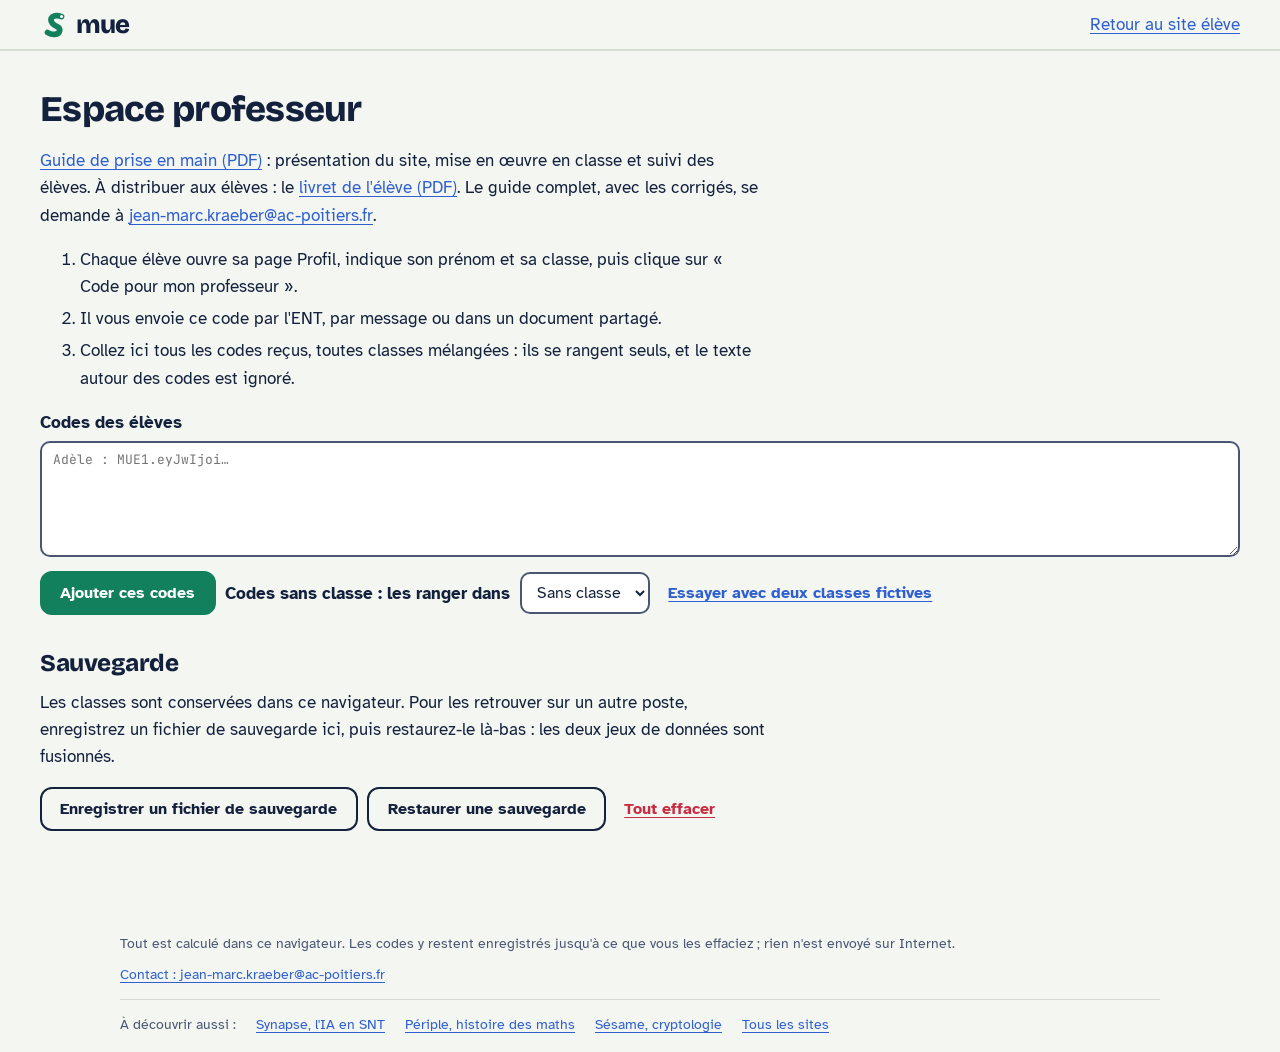
==== commit 92cdd8d0: "Ajoute l'aperçu au partage et l'adresse de contact Co-Authored-By: Claude Fable 5.2 <noreply@anthrop" ====
--- a/prof.html
+++ b/prof.html
@@ -18,7 +18,7 @@
 </header>
 <main>
   <h1>Espace professeur</h1>
-  <p class="prose documents-prof"><a href="documents/guide-prise-en-main.pdf" target="_blank" rel="noopener">Guide de prise en main (PDF)</a> : présentation du site, mise en œuvre en classe et suivi des élèves. À distribuer aux élèves : le <a href="documents/livret-eleve.pdf" target="_blank" rel="noopener">livret de l'élève (PDF)</a>.</p>
+  <p class="prose documents-prof"><a href="documents/guide-prise-en-main.pdf" target="_blank" rel="noopener">Guide de prise en main (PDF)</a> : présentation du site, mise en œuvre en classe et suivi des élèves. À distribuer aux élèves : le <a href="documents/livret-eleve.pdf" target="_blank" rel="noopener">livret de l'élève (PDF)</a>. Le guide complet, avec les corrigés, se demande à <a href="mailto:jean-marc.kraeber@ac-poitiers.fr">jean-marc.kraeber@ac-poitiers.fr</a>.</p>
   <ol class="prose">
     <li>Chaque élève ouvre sa page Profil, indique son prénom et sa classe, puis clique sur « Code pour mon professeur ».</li>
     <li>Il vous envoie ce code par l'ENT, par message ou dans un document partagé.</li>
@@ -50,6 +50,7 @@
 </main>
 <footer class="pied">
   <span>Tout est calculé dans ce navigateur. Les codes y restent enregistrés jusqu'à ce que vous les effaciez ; rien n'est envoyé sur Internet.</span>
+  <a href="mailto:jean-marc.kraeber@ac-poitiers.fr">Contact : jean-marc.kraeber@ac-poitiers.fr</a>
   <nav class="famille" aria-label="Les autres sites">
     <span>À découvrir aussi :</span>
     <a href="https://stexsnt.github.io/synapse/">Synapse, l'IA en SNT</a>
